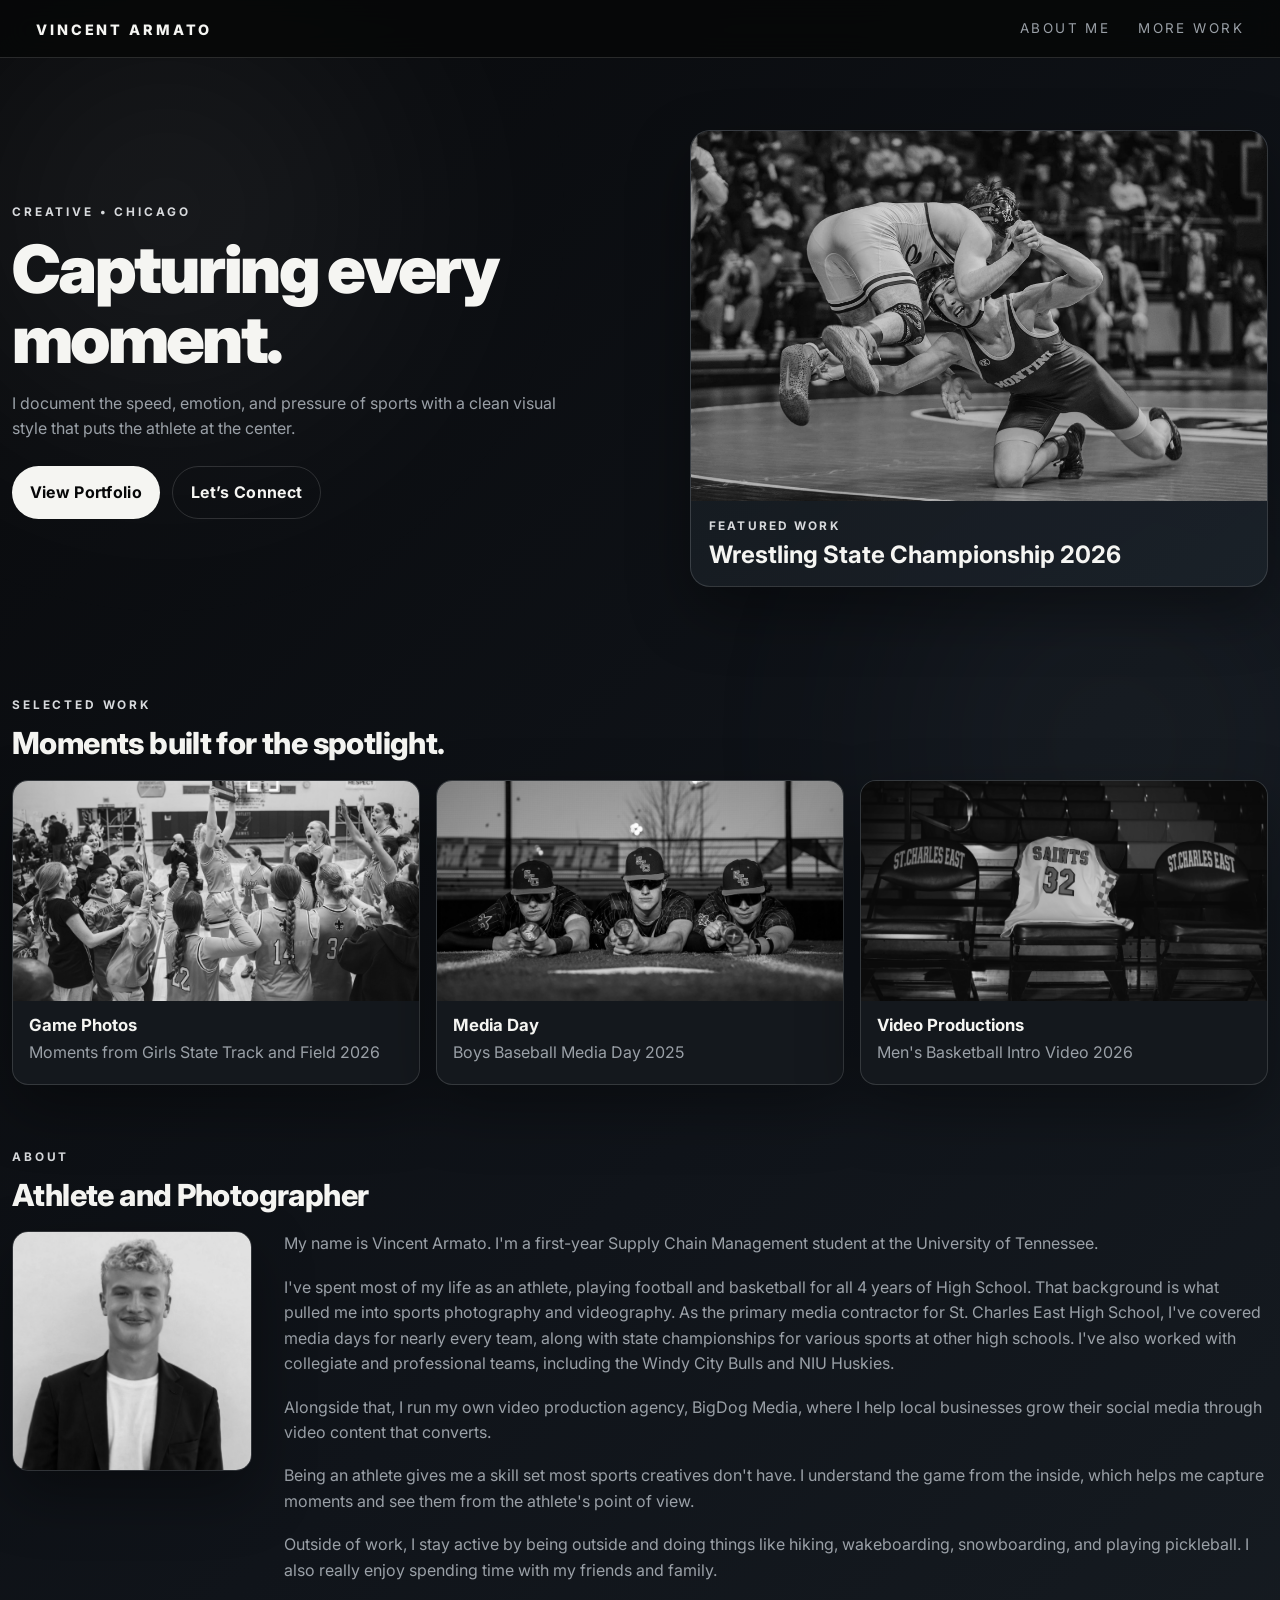
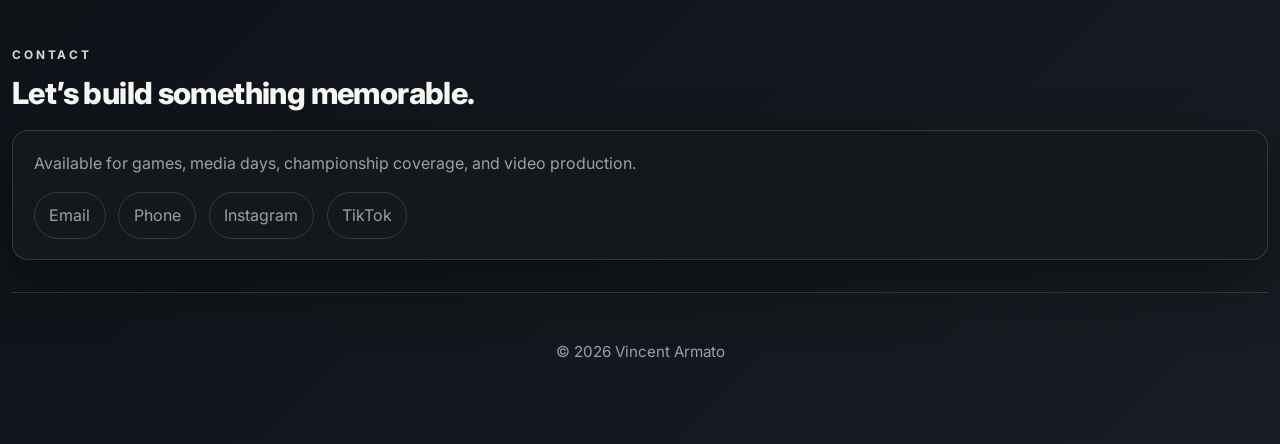
==== index.html @ 2b7d3bc7 "Initial deploy-ready copy of vincentarmato.com portfolio site Web-optimized assets only (no raw came" ====
<!DOCTYPE html>
<html lang="en">
  <head>
    <meta charset="UTF-8" />
    <meta name="viewport" content="width=device-width, initial-scale=1.0" />
    <title>Vincent Armato | Portfolio</title>
    <meta
      name="description"
      content="Minimal dark portfolio page for Vincent Armato, featuring sports photography work, experience, and contact information."
    />
    <link rel="stylesheet" href="styles.css" />
  </head>
  <body>
    <div class="bg-glow" aria-hidden="true">
      <span class="glow glow-1"></span>
      <span class="glow glow-2"></span>
    </div>

    <header class="topbar-wrap">
      <div class="topbar">
        <a class="brand" href="#home">Vincent Armato</a>
        <nav class="nav-links" aria-label="Primary navigation">
          <a href="#about">About Me</a>
          <details class="nav-dropdown">
            <summary>More Work</summary>
            <div class="nav-dropdown-menu">
              <a href="game-photos.html">Game Photos</a>
              <a href="media-day.html">Media Day</a>
              <a href="video.html">Video</a>
            </div>
          </details>
        </nav>
        <details class="mobile-nav">
          <summary class="hamburger" aria-label="Menu">
            <span></span><span></span><span></span>
          </summary>
          <div class="mobile-nav-menu">
            <a href="#about">About Me</a>
            <a href="game-photos.html">Game Photos</a>
            <a href="media-day.html">Media Day</a>
            <a href="video.html">Video</a>
          </div>
        </details>
      </div>
    </header>

    <div class="site-shell">
      <main id="home">
        <section class="hero">
          <div class="hero-copy">
            <p class="eyebrow">Creative • Chicago</p>
            <h1>Capturing every moment.</h1>
            <p class="lead">
              I document the speed, emotion, and pressure of sports with a clean visual style that puts the athlete at the center.
            </p>
            <div class="hero-actions">
              <a class="btn btn-primary" href="https://vincentarmato.myportfolio.com/photgraphy-work" target="_blank" rel="noreferrer">View Portfolio</a>
              <a class="btn btn-secondary" href="#contact">Let’s Connect</a>
            </div>
          </div>

          <div class="hero-card" aria-label="Featured photography preview">
            <img
              src="photos/hero/hero-image.jpg"
              alt="Athlete in motion during a basketball game"
            />
            <div class="hero-card-content">
              <p class="card-tag">Featured Work</p>
              <h2>Wrestling State Championship 2026</h2>
            </div>
          </div>
        </section>

        <section id="work" class="section">
          <div class="section-heading">
            <p class="eyebrow">Selected Work</p>
            <h2>Moments built for the spotlight.</h2>
          </div>

          <div class="work-grid">
            <a class="work-card" href="game-photos.html">
              <img src="photos/work/work-1.jpg" alt="Runners competing in a track and field race" class="work-image-top" />
              <div>
                <h3>Game Photos</h3>
                <p>Moments from Girls State Track and Field 2026</p>
              </div>
            </a>

            <a class="work-card" href="media-day.html">
              <img src="photos/work/work-2.jpg" alt="Athlete portrait during media day" />
              <div>
                <h3>Media Day</h3>
                <p>Boys Baseball Media Day 2025</p>
              </div>
            </a>

            <a class="work-card" href="video.html">
              <img src="photos/video/mens-basketball-intro/cover.jpg" alt="Men's basketball intro video thumbnail" />
              <div>
                <h3>Video Productions</h3>
                <p>Men's Basketball Intro Video 2026</p>
              </div>
            </a>
          </div>
        </section>

        <section id="about" class="section about-section">
          <div class="section-heading">
            <p class="eyebrow">About</p>
            <h2>Athlete and Photographer</h2>
          </div>

          <div class="about-grid">
            <div class="about-photo">
              <img src="photos/about/about-photo.jpg" alt="Portrait of Vincent Armato" />
            </div>
            <div class="about-text">
              <p>My name is Vincent Armato. I'm a first-year Supply Chain Management student at the University of Tennessee.</p>
              <p>I've spent most of my life as an athlete, playing football and basketball for all 4 years of High School. That background is what pulled me into sports photography and videography. As the primary media contractor for St. Charles East High School, I've covered media days for nearly every team, along with state championships for various sports at other high schools. I've also worked with collegiate and professional teams, including the Windy City Bulls and NIU Huskies.</p>
              <p>Alongside that, I run my own video production agency, BigDog Media, where I help local businesses grow their social media through video content that converts.</p>
              <p>Being an athlete gives me a skill set most sports creatives don't have. I understand the game from the inside, which helps me capture moments and see them from the athlete's point of view.</p>
              <p>Outside of work, I stay active by being outside and doing things like hiking, wakeboarding, snowboarding, and playing pickleball. I also really enjoy spending time with my friends and family.</p>
            </div>
          </div>
        </section>

        <section id="contact" class="section contact-section">
          <div class="section-heading">
            <p class="eyebrow">Contact</p>
            <h2>Let’s build something memorable.</h2>
          </div>

          <div class="contact-card">
            <p>Available for games, media days, championship coverage, and video production.</p>
            <div class="contact-links">
              <a href="mailto:vincentarmato.co@gmail.com">Email</a>
              <a href="tel:+16303382172">Phone</a>
              <a href="https://www.instagram.com/vincent_armato" target="_blank" rel="noreferrer">Instagram</a>
              <a href="https://www.tiktok.com/@vincent_armato" target="_blank" rel="noreferrer">TikTok</a>
            </div>
          </div>
        </section>
      </main>

      <footer class="footer">
        <p>© 2026 Vincent Armato</p>
      </footer>
    </div>
  </body>
</html>
---- styles.css ----
@import url('https://fonts.googleapis.com/css2?family=Inter:wght@400;500;600;700;800;900&display=swap');

:root {
  --bg: #060708;
  --bg-soft: #0e1216;
  --surface: #14181d;
  --surface-strong: #1b222a;
  --text: #f5f5f2;
  --text-muted: #9aa0a7;
  --border: rgba(255, 255, 255, 0.14);
  --accent: #d7d9dc;
  --accent-strong: #ffffff;
  --shadow: 0 24px 60px rgba(0, 0, 0, 0.36);
}

* {
  box-sizing: border-box;
}

.bg-glow {
  position: fixed;
  inset: 0;
  z-index: -1;
  overflow: hidden;
  pointer-events: none;
}

.glow {
  position: absolute;
  width: 55vw;
  height: 55vw;
  max-width: 640px;
  max-height: 640px;
  border-radius: 50%;
  filter: blur(120px);
  opacity: 0.2;
}

.glow-1 {
  top: -12%;
  left: -12%;
  background: radial-gradient(circle, rgba(255, 255, 255, 0.5), transparent 70%);
  animation: glow-drift-1 26s ease-in-out infinite;
}

.glow-2 {
  bottom: -18%;
  right: -12%;
  background: radial-gradient(circle, rgba(150, 170, 190, 0.45), transparent 70%);
  animation: glow-drift-2 30s ease-in-out infinite;
}

@keyframes glow-drift-1 {
  0%, 100% { transform: translate(0, 0); }
  50% { transform: translate(6vw, 8vh); }
}

@keyframes glow-drift-2 {
  0%, 100% { transform: translate(0, 0); }
  50% { transform: translate(-6vw, -6vh); }
}

@media (prefers-reduced-motion: reduce) {
  .glow {
    animation: none;
  }
}

html {
  scroll-behavior: smooth;
}

body {
  margin: 0;
  font-family: 'Inter', -apple-system, BlinkMacSystemFont, 'Segoe UI', sans-serif;
  background: linear-gradient(135deg, #08090b 0%, #10141a 55%, #171d23 100%);
  color: var(--text);
  line-height: 1.6;
  min-height: 100vh;
  overflow-x: hidden;
}

img {
  display: block;
  width: 100%;
}

a {
  color: inherit;
  text-decoration: none;
}

.site-shell {
  width: min(1280px, calc(100% - 1.5rem));
  margin: 0 auto;
  padding-bottom: 3.5rem;
}

.topbar-wrap {
  width: 100vw;
  margin-left: calc(50% - 50vw);
  position: sticky;
  top: 0;
  z-index: 20;
  background: rgba(6, 7, 8, 0.86);
  backdrop-filter: blur(14px);
  border-bottom: 1px solid var(--border);
}

.topbar {
  display: flex;
  justify-content: space-between;
  align-items: center;
  padding: 1.1rem 1.5rem 1rem;
  gap: 0.75rem;
  flex-wrap: wrap;
  width: min(1280px, calc(100% - 1.5rem));
  margin: 0 auto;
}

.brand {
  font-weight: 800;
  letter-spacing: 0.2em;
  text-transform: uppercase;
  font-size: 0.9rem;
}

.nav-links {
  display: flex;
  gap: 1.75rem;
  flex-wrap: wrap;
}

.nav-links a {
  color: var(--text-muted);
  font-size: 0.84rem;
  letter-spacing: 0.18em;
  text-transform: uppercase;
  transition: color 180ms ease;
}

.nav-links a:hover,
.nav-links a:focus-visible {
  color: var(--accent-strong);
}

.nav-links a[aria-current="page"] {
  color: var(--accent-strong);
}

.nav-dropdown {
  position: relative;
}

.nav-dropdown summary {
  cursor: pointer;
  list-style: none;
  color: var(--text-muted);
  font-size: 0.84rem;
  letter-spacing: 0.18em;
  text-transform: uppercase;
  transition: color 180ms ease;
}

.nav-dropdown summary::-webkit-details-marker {
  display: none;
}

.nav-dropdown summary:hover,
.nav-dropdown summary:focus-visible {
  color: var(--accent-strong);
}

.nav-dropdown-menu {
  display: flex;
  flex-direction: column;
  gap: 0.4rem;
  position: absolute;
  top: 100%;
  left: 0;
  margin-top: 0.7rem;
  padding: 0.6rem;
  min-width: 160px;
  background: var(--surface);
  border: 1px solid var(--border);
  border-radius: 0.75rem;
  box-shadow: var(--shadow);
  z-index: 30;
}

.nav-dropdown-menu a {
  padding: 0.3rem 0.4rem;
}

.mobile-nav {
  display: none;
}

.hamburger {
  cursor: pointer;
  list-style: none;
  display: flex;
  flex-direction: column;
  justify-content: center;
  gap: 5px;
  width: 26px;
  height: 26px;
  padding: 2px;
}

.hamburger::-webkit-details-marker {
  display: none;
}

.hamburger span {
  display: block;
  width: 100%;
  height: 2px;
  border-radius: 1px;
  background: var(--text);
}

.mobile-nav-menu {
  display: flex;
  flex-direction: column;
  gap: 0.3rem;
  position: absolute;
  top: 100%;
  right: 0;
  margin-top: 0.7rem;
  padding: 0.6rem;
  min-width: 160px;
  background: var(--surface);
  border: 1px solid var(--border);
  border-radius: 0.75rem;
  box-shadow: var(--shadow);
  z-index: 30;
}

.mobile-nav-menu a {
  padding: 0.45rem 0.5rem;
  color: var(--text-muted);
  font-size: 0.78rem;
  letter-spacing: 0.1em;
  text-transform: uppercase;
}

.mobile-nav-menu a:hover,
.mobile-nav-menu a:focus-visible,
.mobile-nav-menu a[aria-current="page"] {
  color: var(--accent-strong);
}

.subpage-hero {
  max-width: 680px;
  padding: 3.5rem 0 0.5rem;
}

.subpage-hero .lead {
  margin-top: 0.75rem;
}

.hero {
  display: grid;
  grid-template-columns: minmax(0, 1.05fr) minmax(320px, 0.95fr);
  gap: 2.5rem;
  align-items: center;
  padding: 4.5rem 0 3.5rem;
}

.hero-copy {
  max-width: 620px;
}

.eyebrow {
  display: inline-block;
  margin: 0 0 0.8rem;
  color: var(--accent);
  text-transform: uppercase;
  letter-spacing: 0.24em;
  font-size: 0.74rem;
  font-weight: 700;
}

h1,
h2,
h3 {
  line-height: 1.05;
  margin: 0;
}

h1 {
  font-size: clamp(2.6rem, 5.2vw, 4.6rem);
  letter-spacing: -0.04em;
  font-weight: 900;
  margin-bottom: 1rem;
  max-width: 640px;
}

.lead {
  font-size: 1rem;
  color: var(--text-muted);
  max-width: 560px;
}

.hero-actions {
  display: flex;
  flex-wrap: wrap;
  gap: 0.8rem;
  margin-top: 1.5rem;
}

.btn {
  display: inline-flex;
  align-items: center;
  justify-content: center;
  padding: 0.8rem 1.1rem;
  border-radius: 999px;
  font-weight: 700;
  letter-spacing: 0.02em;
  transition: transform 180ms ease, background 180ms ease, border-color 180ms ease;
}

.btn:hover,
.btn:focus-visible {
  transform: translateY(-2px);
}

.btn-primary {
  background: var(--text);
  color: var(--bg);
}

.btn-secondary {
  background: transparent;
  color: var(--text);
  border: 1px solid var(--border);
}

.hero-card {
  background: linear-gradient(145deg, rgba(20, 24, 29, 0.96), rgba(27, 34, 42, 0.9));
  border: 1px solid var(--border);
  border-radius: 1.25rem;
  overflow: hidden;
  box-shadow: var(--shadow);
}

.hero-card img {
  height: clamp(280px, 38vw, 370px);
  min-height: 260px;
  object-fit: cover;
  filter: grayscale(1);
}

.hero-card-content {
  padding: 1rem 1.1rem 1.2rem;
}

.card-tag {
  margin: 0 0 0.4rem;
  color: var(--accent);
  text-transform: uppercase;
  letter-spacing: 0.18em;
  font-size: 0.74rem;
  font-weight: 700;
}

.section {
  padding: 3rem 0 0;
}

.section-heading {
  margin-bottom: 1.25rem;
}

.section-heading h2 {
  font-size: clamp(1.4rem, 2.6vw, 1.9rem);
  letter-spacing: -0.02em;
  font-weight: 800;
  max-width: 640px;
}

.work-grid {
  display: grid;
  grid-template-columns: repeat(3, minmax(0, 1fr));
  gap: 1rem;
}

.work-card {
  position: relative;
  display: block;
  background: var(--surface);
  border: 1px solid var(--border);
  border-radius: 1rem;
  overflow: hidden;
  box-shadow: var(--shadow);
  transition: transform 180ms ease, border-color 180ms ease;
}

.work-card:hover,
.work-card:focus-within {
  transform: translateY(-3px);
  border-color: rgba(255, 255, 255, 0.24);
}

.work-card img {
  height: 220px;
  object-fit: cover;
  filter: grayscale(1);
}

.work-image-top {
  object-position: center 95%;
}

.work-card div {
  padding: 1rem 1rem 1.15rem;
}

.work-card h3 {
  margin-bottom: 0.35rem;
  font-size: 1.05rem;
}

.work-card p,
.about-grid p,
.contact-card p,
.contact-links a {
  color: var(--text-muted);
  margin: 0;
}

.video-featured {
  margin-bottom: 1.75rem;
}

.video-featured video {
  width: 100%;
  aspect-ratio: 16 / 9;
  display: block;
  background: #000;
  border-radius: 1rem;
  border: 1px solid var(--border);
}

.video-featured .video-info h3 {
  font-size: 1.3rem;
}

.video-grid {
  display: grid;
  grid-template-columns: 1fr;
  gap: 1.75rem;
}

.video-card video {
  width: 100%;
  aspect-ratio: 16 / 9;
  display: block;
  background: #000;
  border-radius: 1rem;
  border: 1px solid var(--border);
}

.video-info {
  padding: 0.9rem 0.1rem 0;
}

.video-info h3 {
  margin-bottom: 0.3rem;
  font-size: 1.05rem;
}

.video-info p {
  color: var(--text-muted);
  margin: 0;
}

.gallery {
  column-count: 4;
  column-gap: 0.6rem;
}

.gallery-item {
  position: relative;
  display: block;
  break-inside: avoid;
  margin-bottom: 0.6rem;
  border-radius: 0.6rem;
  overflow: hidden;
  border: 1px solid var(--border);
}

.gallery-item img {
  width: 100%;
  display: block;
  filter: grayscale(1);
  transition: transform 260ms ease;
}

.gallery-item:hover img,
.gallery-item:focus-visible img {
  transform: scale(1.04);
}

.gallery-caption {
  position: absolute;
  inset: auto 0 0 0;
  padding: 1.4rem 0.85rem 0.7rem;
  background: linear-gradient(to top, rgba(6, 7, 8, 0.88), transparent);
  opacity: 0;
  transform: translateY(6px);
  transition: opacity 200ms ease, transform 200ms ease;
}

.gallery-item:hover .gallery-caption,
.gallery-item:focus-visible .gallery-caption {
  opacity: 1;
  transform: translateY(0);
}

.gallery-caption h3 {
  font-size: 0.9rem;
  margin-bottom: 0.15rem;
}

.gallery-caption p {
  font-size: 0.78rem;
  color: var(--text-muted);
  margin: 0;
}

.collage-wrap {
  width: 100vw;
  margin-left: calc(50% - 50vw);
  padding: 1.5rem;
}

.collage {
  column-count: 4;
  column-gap: 16px;
}

.collage-item {
  position: relative;
  display: block;
  overflow: hidden;
  break-inside: avoid;
  margin-bottom: 16px;
}

.collage-item img {
  width: 100%;
  display: block;
  transition: transform 400ms ease;
}

.collage-item:hover img,
.collage-item:focus-visible img {
  transform: scale(1.08);
}

.collage-horizontal {
  display: flex;
  flex-wrap: wrap;
  align-items: stretch;
  column-count: initial;
  column-gap: initial;
}

.collage-horizontal .collage-item {
  display: block;
  break-inside: auto;
  height: 280px;
  margin-bottom: 16px;
}

.collage-horizontal .collage-item img {
  width: auto;
  height: 100%;
  max-width: none;
}

.collage-caption {
  position: absolute;
  inset: auto 0 0 0;
  padding: 2.5rem 1rem 1rem;
  background: linear-gradient(to top, rgba(6, 7, 8, 0.95) 0%, rgba(6, 7, 8, 0.6) 60%, transparent 100%);
  color: var(--accent-strong);
  font-size: 0.88rem;
  font-weight: 800;
  letter-spacing: 0.03em;
  line-height: 1.3;
  opacity: 0;
  transform: translateY(10px);
  transition: opacity 320ms ease, transform 320ms cubic-bezier(0.22, 1, 0.36, 1);
}

.collage-caption::before {
  content: '';
  display: block;
  width: 28px;
  height: 2px;
  margin-bottom: 0.6rem;
  background: var(--accent-strong);
  transform: scaleX(0);
  transform-origin: left;
  transition: transform 360ms ease 80ms;
}

.collage-item:hover .collage-caption,
.collage-item:focus-visible .collage-caption {
  opacity: 1;
  transform: translateY(0);
}

.collage-item:hover .collage-caption::before,
.collage-item:focus-visible .collage-caption::before {
  transform: scaleX(1);
}

.about-section {
  padding-top: 3.6rem;
}

.about-grid {
  display: grid;
  grid-template-columns: minmax(200px, 240px) 1fr;
  gap: 2rem;
  align-items: start;
}

.about-photo {
  width: 100%;
  max-width: 240px;
  border-radius: 1rem;
  overflow: hidden;
  border: 1px solid var(--border);
  box-shadow: var(--shadow);
  position: sticky;
  top: 5.5rem;
}

.about-photo img {
  aspect-ratio: 1 / 1;
  height: auto;
  object-fit: cover;
  filter: grayscale(1);
}

.about-text {
  display: grid;
  gap: 1.1rem;
}

.contact-section {
  padding-top: 3.6rem;
}

.contact-card {
  background: var(--surface);
  border: 1px solid var(--border);
  border-radius: 1rem;
  padding: 1.25rem 1.3rem;
  box-shadow: var(--shadow);
}

.contact-links {
  display: flex;
  flex-wrap: wrap;
  gap: 0.8rem;
  margin-top: 1rem;
}

.contact-links a {
  padding: 0.6rem 0.9rem;
  border: 1px solid var(--border);
  border-radius: 999px;
  transition: border-color 180ms ease, color 180ms ease;
}

.contact-links a:hover,
.contact-links a:focus-visible {
  border-color: var(--accent-strong);
  color: var(--accent-strong);
}

.footer {
  padding: 2rem 0 0.5rem;
  color: var(--text-muted);
  text-align: center;
  font-size: 0.95rem;
  border-top: 1px solid var(--border);
  margin-top: 2rem;
}

.lightbox {
  position: fixed;
  inset: 0;
  z-index: 100;
  display: none;
  align-items: center;
  justify-content: center;
  padding: 2rem;
  background: rgba(6, 7, 8, 0.92);
  backdrop-filter: blur(6px);
}

.lightbox.is-open {
  display: flex;
}

.lightbox img {
  max-width: 100%;
  max-height: 100%;
  width: auto;
  display: block;
  border-radius: 0.75rem;
  box-shadow: var(--shadow);
}

.lightbox-close {
  position: absolute;
  top: 1.25rem;
  right: 1.25rem;
  width: 44px;
  height: 44px;
  display: flex;
  align-items: center;
  justify-content: center;
  border-radius: 999px;
  background: rgba(255, 255, 255, 0.08);
  border: 1px solid var(--border);
  color: var(--text);
  font-size: 1.5rem;
  line-height: 1;
  cursor: pointer;
}

.lightbox-close:hover {
  background: rgba(255, 255, 255, 0.16);
}

@media (max-width: 960px) {
  .hero,
  .about-grid {
    grid-template-columns: 1fr;
  }

  .hero-card {
    max-width: 680px;
  }

  .about-photo {
    max-width: 200px;
    position: static;
  }

  .work-grid {
    grid-template-columns: repeat(2, minmax(0, 1fr));
  }

  .gallery {
    column-count: 3;
  }

  .collage {
    column-count: 3;
  }

  .collage-horizontal .collage-item {
    height: 220px;
  }
}

@media (max-width: 640px) {
  .site-shell {
    width: min(100% - 1rem, 1280px);
  }

  .topbar {
    padding: 0.75rem 1rem;
    gap: 0.5rem;
  }

  .brand {
    font-size: 0.68rem;
    letter-spacing: 0.1em;
  }

  .nav-links {
    display: none;
  }

  .mobile-nav {
    display: block;
    position: relative;
  }

  .hero-card {
    display: none;
  }

  .eyebrow {
    font-size: 0.66rem;
    letter-spacing: 0.18em;
  }

  h1 {
    font-size: 2.05rem;
    letter-spacing: -0.03em;
    margin-bottom: 0.7rem;
  }

  .lead {
    font-size: 0.92rem;
  }

  .hero {
    padding: 1.3rem 0 1.3rem;
    gap: 1rem;
  }

  .subpage-hero {
    padding: 1.3rem 0 0.5rem;
  }

  .subpage-hero h1 {
    font-size: 1.9rem;
  }

  .hero-actions {
    flex-direction: row;
    flex-wrap: wrap;
    align-items: stretch;
    gap: 0.6rem;
    margin-top: 1.1rem;
  }

  .btn {
    flex: 1 1 auto;
    padding: 0.7rem 1rem;
    font-size: 0.86rem;
  }

  .work-grid {
    grid-template-columns: 1fr;
    gap: 0.8rem;
  }

  .gallery {
    column-count: 2;
  }

  .collage-wrap {
    padding: 0.75rem;
  }

  .collage {
    column-count: 3;
    column-gap: 8px;
  }

  .collage-item {
    margin-bottom: 8px;
  }

  .collage-horizontal .collage-item {
    height: 150px;
    margin-bottom: 8px;
  }

  .hero-card img {
    height: 200px;
  }

  .section {
    padding-top: 1.4rem;
  }

  .section-heading {
    margin-bottom: 0.85rem;
  }

  .section-heading h2 {
    font-size: 1.2rem;
  }

  .contact-links {
    flex-direction: column;
  }

  .contact-links a {
    text-align: center;
  }

  .about-section {
    display: grid;
    grid-template-columns: 1fr auto;
    column-gap: 1rem;
    row-gap: 0.9rem;
    grid-template-areas:
      "heading photo"
      "text text";
    align-items: center;
  }

  .about-section .section-heading {
    grid-area: heading;
    margin-bottom: 0;
  }

  .about-grid {
    display: contents;
  }

  .about-photo {
    grid-area: photo;
    justify-self: end;
    max-width: 76px;
  }

  .about-text {
    grid-area: text;
  }
}
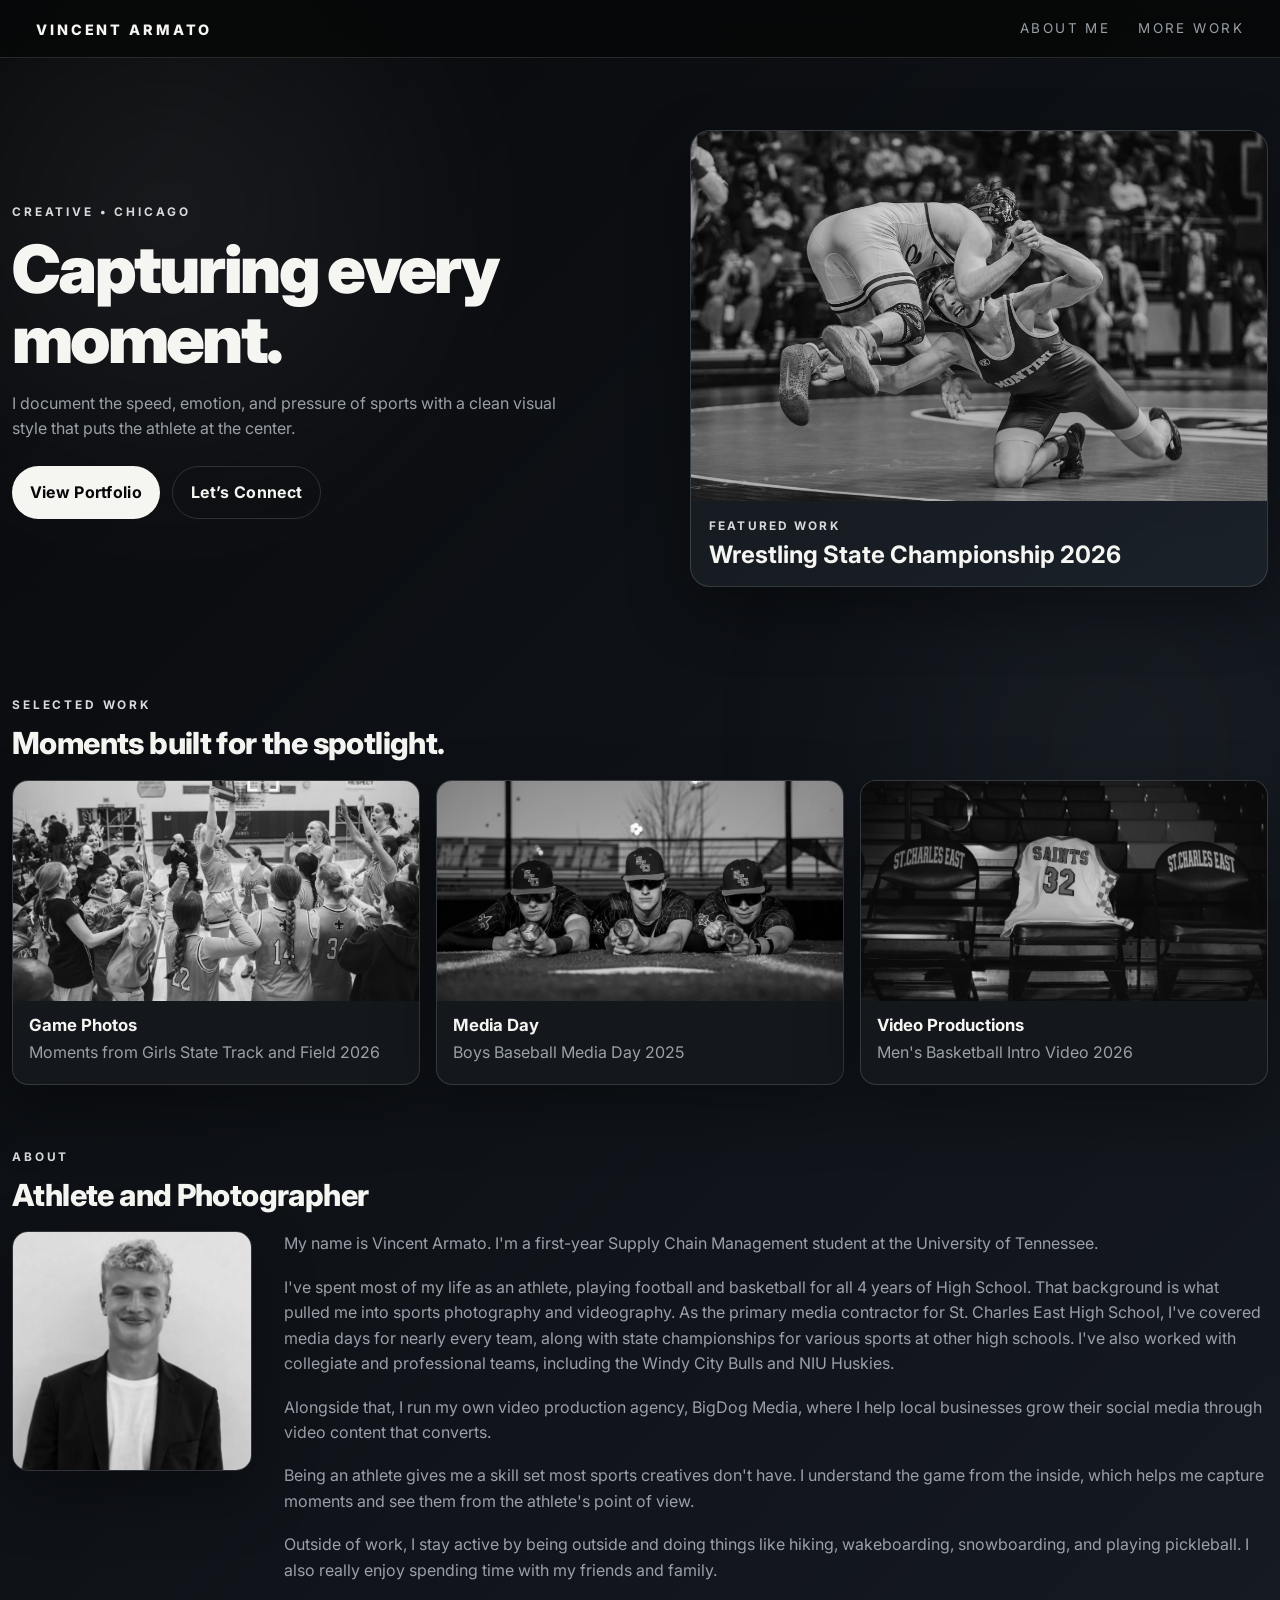
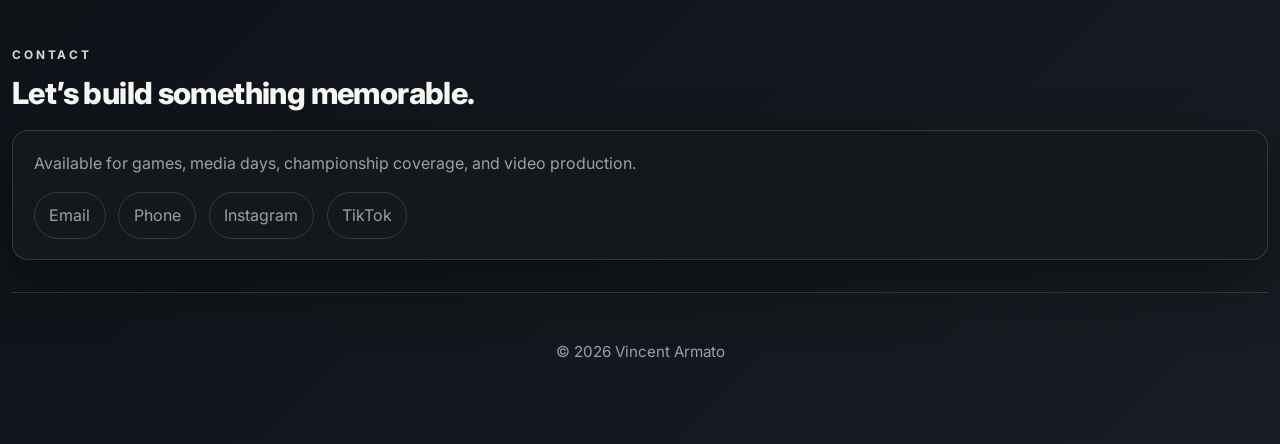
==== commit 6e4bf4d0: "link gameday photos.html" ====
--- a/index.html
+++ b/index.html
@@ -54,7 +54,7 @@
               I document the speed, emotion, and pressure of sports with a clean visual style that puts the athlete at the center.
             </p>
             <div class="hero-actions">
-              <a class="btn btn-primary" href="https://vincentarmato.myportfolio.com/photgraphy-work" target="_blank" rel="noreferrer">View Portfolio</a>
+              <a class="btn btn-primary" href="game-photos.html" target="_blank" rel="noreferrer">View Portfolio</a>
               <a class="btn btn-secondary" href="#contact">Let’s Connect</a>
             </div>
           </div>
